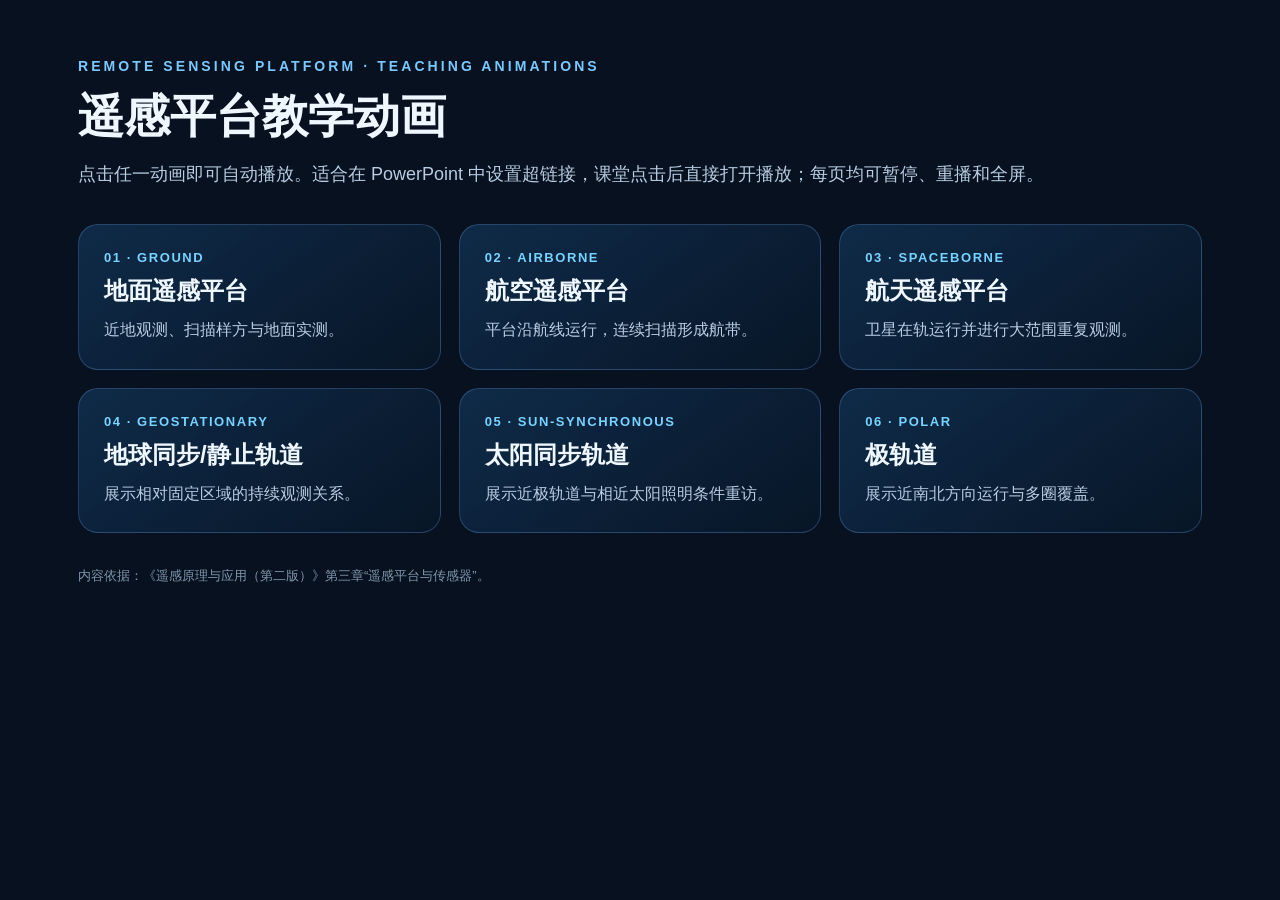
==== remote-sensing-platform-guide/animations/index.html @ 660c0c13 "Add remote sensing teaching animation launcher" ====
<!doctype html><html lang="zh-CN"><head><meta charset="utf-8"><meta name="viewport" content="width=device-width,initial-scale=1"><title>遥感平台教学动画</title><style>
*{box-sizing:border-box}body{margin:0;background:#07111f;color:#eef6ff;font-family:"Microsoft YaHei","PingFang SC",sans-serif;min-height:100vh}.wrap{max-width:1180px;margin:auto;padding:58px 28px}.k{letter-spacing:.22em;color:#78c9ff;font-weight:700;font-size:14px}h1{font-size:46px;margin:12px 0 10px}.lead{color:#b8cce2;font-size:18px;line-height:1.8}.grid{display:grid;grid-template-columns:repeat(auto-fit,minmax(300px,1fr));gap:18px;margin-top:34px}.card{display:block;padding:25px;border:1px solid rgba(126,180,255,.25);border-radius:20px;background:linear-gradient(145deg,rgba(19,52,87,.74),rgba(8,23,41,.82));color:#eef6ff;text-decoration:none;transition:.2s}.card:hover{transform:translateY(-4px);border-color:#67c5ff;box-shadow:0 14px 50px rgba(0,0,0,.22)}.n{color:#77d3ff;font-size:13px;font-weight:700;letter-spacing:.12em}.t{font-size:24px;font-weight:800;margin:10px 0}.d{color:#b8cce2;line-height:1.65}.foot{margin-top:34px;color:#8198ad;font-size:13px}</style></head><body><div class="wrap"><div class="k">REMOTE SENSING PLATFORM · TEACHING ANIMATIONS</div><h1>遥感平台教学动画</h1><div class="lead">点击任一动画即可自动播放。适合在 PowerPoint 中设置超链接，课堂点击后直接打开播放；每页均可暂停、重播和全屏。</div><div class="grid">
<a class="card" href="ground.html"><div class="n">01 · GROUND</div><div class="t">地面遥感平台</div><div class="d">近地观测、扫描样方与地面实测。</div></a>
<a class="card" href="airborne.html"><div class="n">02 · AIRBORNE</div><div class="t">航空遥感平台</div><div class="d">平台沿航线运行，连续扫描形成航带。</div></a>
<a class="card" href="spaceborne.html"><div class="n">03 · SPACEBORNE</div><div class="t">航天遥感平台</div><div class="d">卫星在轨运行并进行大范围重复观测。</div></a>
<a class="card" href="geostationary.html"><div class="n">04 · GEOSTATIONARY</div><div class="t">地球同步/静止轨道</div><div class="d">展示相对固定区域的持续观测关系。</div></a>
<a class="card" href="sun-synchronous.html"><div class="n">05 · SUN-SYNCHRONOUS</div><div class="t">太阳同步轨道</div><div class="d">展示近极轨道与相近太阳照明条件重访。</div></a>
<a class="card" href="polar.html"><div class="n">06 · POLAR</div><div class="t">极轨道</div><div class="d">展示近南北方向运行与多圈覆盖。</div></a>
</div><div class="foot">内容依据：《遥感原理与应用（第二版）》第三章“遥感平台与传感器”。</div></div></body></html>
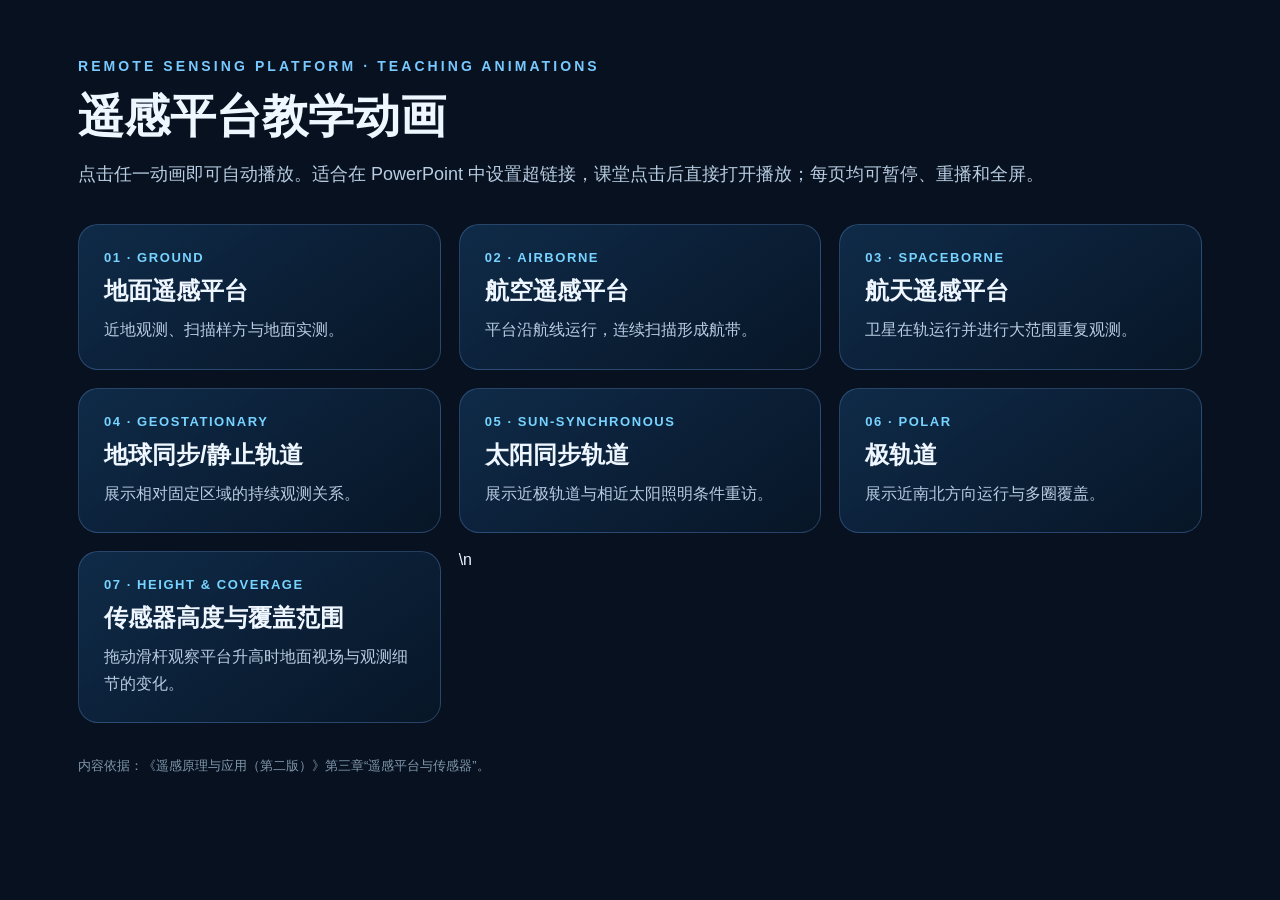
==== commit 9c951228: "Add height coverage animation to launcher" ====
--- a/remote-sensing-platform-guide/animations/index.html
+++ b/remote-sensing-platform-guide/animations/index.html
@@ -6,4 +6,4 @@
 <a class="card" href="geostationary.html"><div class="n">04 · GEOSTATIONARY</div><div class="t">地球同步/静止轨道</div><div class="d">展示相对固定区域的持续观测关系。</div></a>
 <a class="card" href="sun-synchronous.html"><div class="n">05 · SUN-SYNCHRONOUS</div><div class="t">太阳同步轨道</div><div class="d">展示近极轨道与相近太阳照明条件重访。</div></a>
 <a class="card" href="polar.html"><div class="n">06 · POLAR</div><div class="t">极轨道</div><div class="d">展示近南北方向运行与多圈覆盖。</div></a>
-</div><div class="foot">内容依据：《遥感原理与应用（第二版）》第三章“遥感平台与传感器”。</div></div></body></html>+<a class="card" href="height-coverage.html"><div class="n">07 · HEIGHT & COVERAGE</div><div class="t">传感器高度与覆盖范围</div><div class="d">拖动滑杆观察平台升高时地面视场与观测细节的变化。</div></a>\n</div><div class="foot">内容依据：《遥感原理与应用（第二版）》第三章“遥感平台与传感器”。</div></div></body></html>
